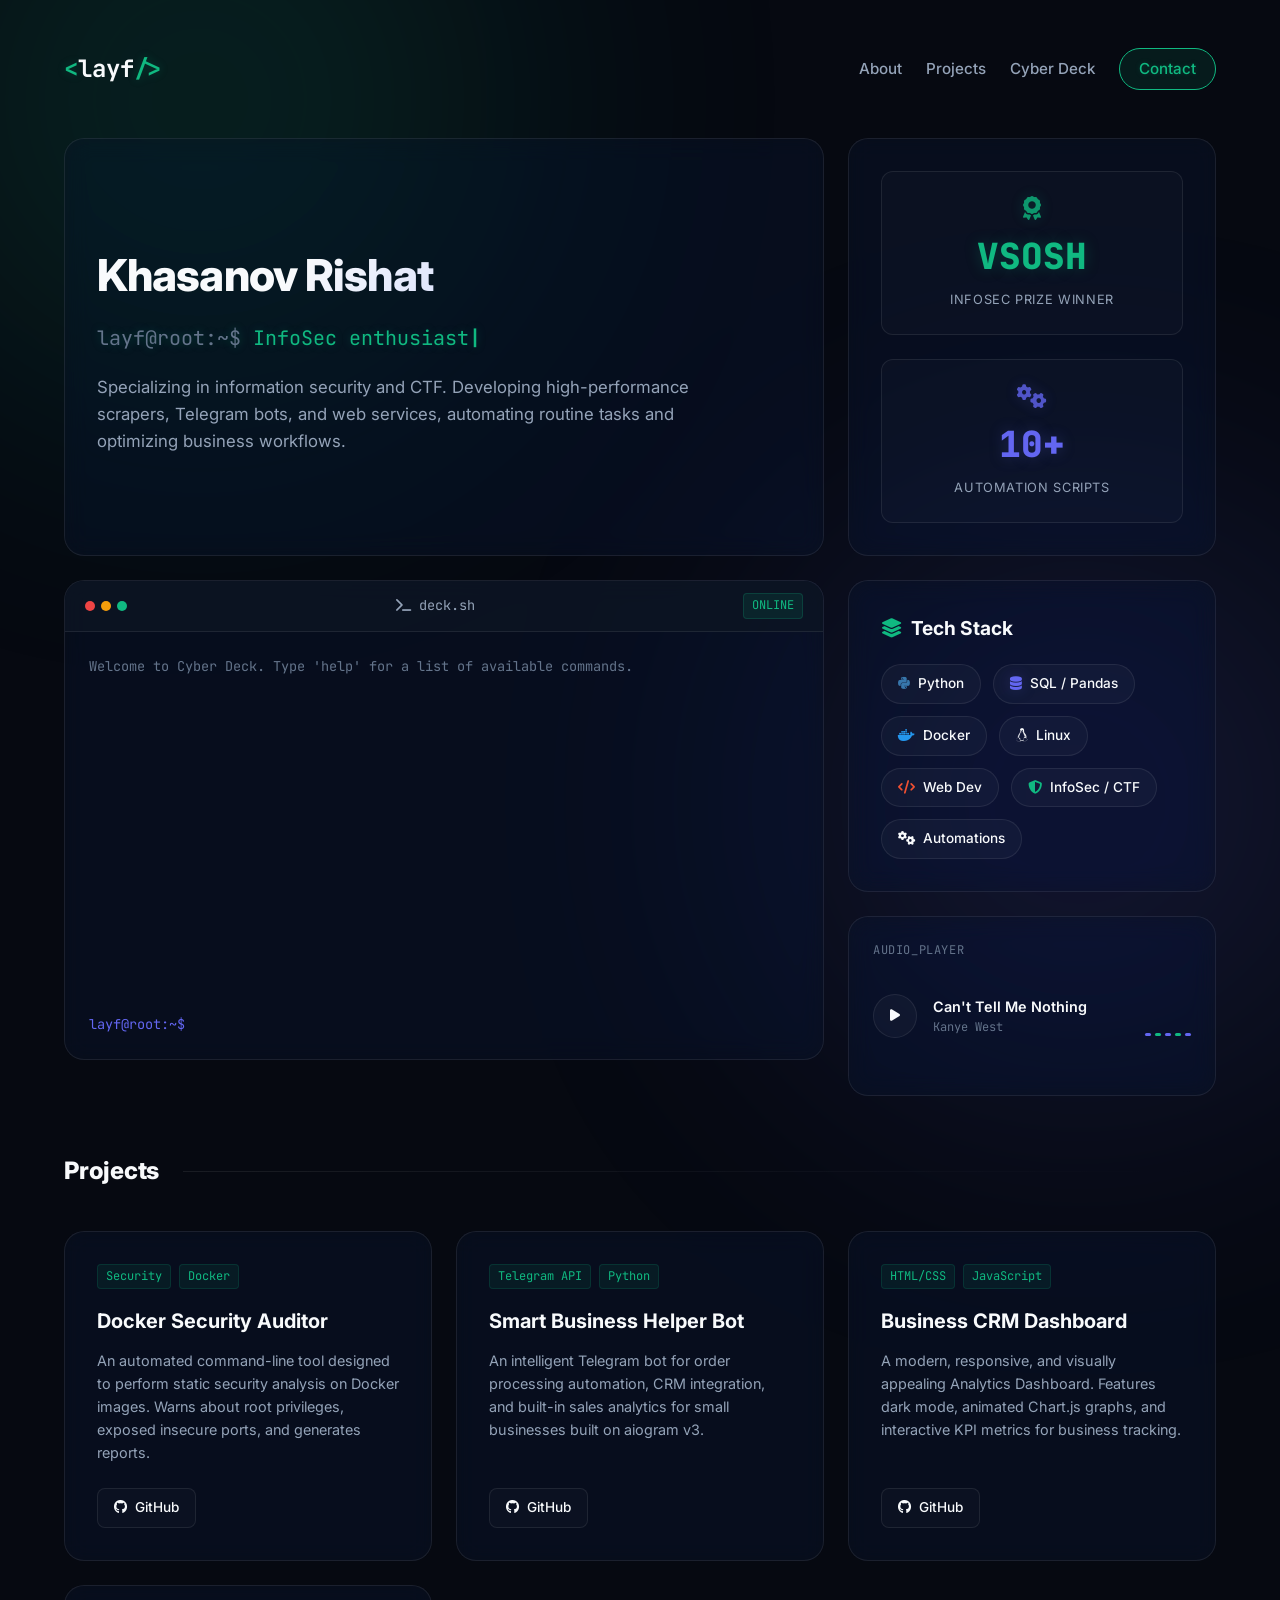
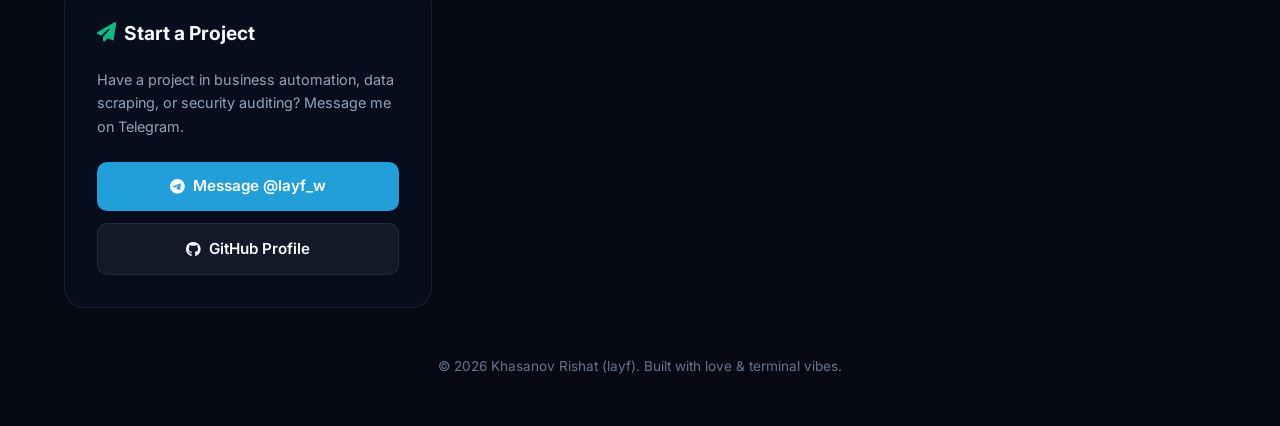
==== index.html @ 8fde6e5f "Deploy portfolio website" ====
<!DOCTYPE html>
<html lang="en">
<head>
    <meta charset="UTF-8">
    <meta name="viewport" content="width=device-width, initial-scale=1.0">
    <title>Khasanov Rishat | layf — Cybersecurity & Automation</title>
    <meta name="description" content="Portfolio of Khasanov Rishat (layf) — Information Security specialist, CTF player, and Automation developer.">
    
    <!-- Open Graph / Facebook -->
    <meta property="og:type" content="website">
    <meta property="og:url" content="https://layf-dev.github.io/">
    <meta property="og:title" content="Khasanov Rishat | layf — Cybersecurity & Automation">
    <meta property="og:description" content="Portfolio of Khasanov Rishat (layf) — Information Security specialist, CTF player, and Automation developer.">
    <meta property="og:image" content="https://layf-dev.github.io/preview.png">

    <!-- Twitter -->
    <meta property="twitter:card" content="summary_large_image">
    <meta property="twitter:url" content="https://layf-dev.github.io/">
    <meta property="twitter:title" content="Khasanov Rishat | layf — Cybersecurity & Automation">
    <meta property="twitter:description" content="Portfolio of Khasanov Rishat (layf) — Information Security specialist, CTF player, and Automation developer.">
    <meta property="twitter:image" content="https://layf-dev.github.io/preview.png">

    <!-- Google Fonts -->
    <link rel="preconnect" href="https://fonts.googleapis.com">
    <link rel="preconnect" href="https://fonts.gstatic.com" crossorigin>
    <link href="https://fonts.googleapis.com/css2?family=Inter:wght@300;400;500;600;700;800&family=JetBrains+Mono:wght@400;500;700&display=swap" rel="stylesheet">
    <!-- FontAwesome Icons -->
    <link rel="stylesheet" href="https://cdnjs.cloudflare.com/ajax/libs/font-awesome/6.4.0/css/all.min.css">
    <!-- Main Style -->
    <link rel="stylesheet" href="style.css">
</head>
<body>
    <!-- Blurry Glowing Background Orbs -->
    <div class="glow-orb orb-primary"></div>
    <div class="glow-orb orb-secondary"></div>

    <div class="container">
        <!-- HEADER -->
        <header class="header animate-fade-in">
            <div class="logo">
                <span class="logo-accent">&lt;</span>layf<span class="logo-accent">/&gt;</span>
            </div>
            <nav class="nav">
                <a href="#about" class="nav-link">About</a>
                <a href="#projects" class="nav-link">Projects</a>
                <a href="#deck" class="nav-link">Cyber Deck</a>
                <a href="#contacts" class="nav-link contact-btn">Contact</a>
            </nav>
        </header>

        <!-- MAIN LAYOUT (BENTO GRID) -->
        <main class="bento-grid">
            <!-- HERO BLOCK (Large) -->
            <section class="bento-item hero-card animate-fade-in" id="about">
                <div class="hero-content">

                    <h1 class="hero-title">Khasanov Rishat</h1>
                    <div class="hero-subtitle">
                        <span class="console-prefix">layf@root:~$ </span><span id="typed-text"></span><span class="cursor-blink">|</span>
                    </div>
                    <p class="hero-description">
                        Specializing in information security and CTF. Developing high-performance scrapers, Telegram bots, and web services, automating routine tasks and optimizing business workflows.
                    </p>
                </div>
            </section>

            <!-- STATS BLOCK (Small) -->
            <section class="bento-item stats-card animate-fade-in" style="animation-delay: 0.1s;">
                <div class="stats-grid">
                    <div class="stat-box stat-vsosh">
                        <i class="fa-solid fa-award stat-icon color-emerald"></i>
                        <div class="stat-num color-emerald">VSOSH</div>
                        <div class="stat-label">InfoSec Prize Winner</div>
                    </div>
                    <div class="stat-box stat-automation">
                        <i class="fa-solid fa-gears stat-icon color-indigo"></i>
                        <div class="stat-num color-indigo">10+</div>
                        <div class="stat-label">Automation Scripts</div>
                    </div>
                </div>
            </section>

            <!-- CYBER DECK BLOCK (Terminal - Large) -->
            <section class="bento-item deck-card animate-fade-in" id="deck" style="animation-delay: 0.2s;">
                <div class="deck-header">
                    <div class="window-controls">
                        <span class="dot red"></span>
                        <span class="dot yellow"></span>
                        <span class="dot green"></span>
                    </div>
                    <div class="deck-title"><i class="fa-solid fa-terminal"></i> deck.sh</div>
                    <div class="deck-status">ONLINE</div>
                </div>
                
                <div class="deck-body">
                    <div class="terminal-section">
                        <div class="terminal-output" id="terminal-output">
                            <p class="term-line system-msg">Welcome to Cyber Deck. Type 'help' for a list of available commands.</p>
                        </div>
                        <div class="terminal-input-line">
                            <span class="term-prompt">layf@root:~$</span>
                            <input type="text" id="terminal-input" autocomplete="off" spellcheck="false" aria-label="Terminal input">
                        </div>
                    </div>
                </div>
            </section>

            <!-- SKILLS BLOCK (Medium) -->
            <section class="bento-item skills-card animate-fade-in" style="animation-delay: 0.3s;">
                <h2 class="card-title"><i class="fa-solid fa-layer-group"></i> Tech Stack</h2>
                <div class="skills-grid">
                    <div class="skill-pill"><i class="fa-brands fa-python color-python"></i> Python</div>
                    <div class="skill-pill"><i class="fa-solid fa-database color-indigo"></i> SQL / Pandas</div>
                    <div class="skill-pill"><i class="fa-brands fa-docker color-docker"></i> Docker</div>
                    <div class="skill-pill"><i class="fa-brands fa-linux"></i> Linux</div>
                    <div class="skill-pill"><i class="fa-solid fa-code color-git"></i> Web Dev</div>
                    <div class="skill-pill"><i class="fa-solid fa-shield-halved color-sec"></i> InfoSec / CTF</div>
                    <div class="skill-pill"><i class="fa-solid fa-gears"></i> Automations</div>
                </div>
            </section>

            <!-- AUDIO PLAYER BLOCK (Small) -->
            <section class="bento-item audio-card animate-fade-in" style="animation-delay: 0.35s;">
                <div class="player-header">
                    <div class="player-title">audio_player</div>
                </div>
                <div class="player-body">
                    <div class="player-left">
                        <button id="play-pause-btn" aria-label="Play or pause audio" class="player-btn"><i class="fa-solid fa-play"></i></button>
                        <div class="track-info">
                            <div class="track-name">Can't Tell Me Nothing</div>
                            <div class="track-status">Kanye West</div>
                        </div>
                    </div>
                    <div class="equalizer" id="equalizer">
                        <span class="eq-bar"></span>
                        <span class="eq-bar"></span>
                        <span class="eq-bar"></span>
                        <span class="eq-bar"></span>
                        <span class="eq-bar"></span>
                    </div>
                </div>
            </section>

            <!-- PROJECTS HEADER -->
            <div class="grid-span-all section-divider animate-fade-in" id="projects" style="animation-delay: 0.4s;">
                <h2>Projects</h2>
                <span class="divider-line"></span>
            </div>

            <!-- PROJECT 1 -->
            <article class="bento-item project-card animate-fade-in" style="animation-delay: 0.45s;">
                <div class="project-tags">
                    <span class="tag">Security</span>
                    <span class="tag">Docker</span>
                </div>
                <h3 class="project-name">Docker Security Auditor</h3>
                <p class="project-desc">An automated command-line tool designed to perform static security analysis on Docker images. Warns about root privileges, exposed insecure ports, and generates reports.</p>
                <div class="project-links">
                    <a href="https://github.com/layf-dev/docker-sec-auditor" target="_blank" rel="noopener" class="proj-link"><i class="fa-brands fa-github"></i> GitHub</a>
                </div>
            </article>

            <!-- PROJECT 2 -->
            <article class="bento-item project-card animate-fade-in" style="animation-delay: 0.5s;">
                <div class="project-tags">
                    <span class="tag">Telegram API</span>
                    <span class="tag">Python</span>
                </div>
                <h3 class="project-name">Smart Business Helper Bot</h3>
                <p class="project-desc">An intelligent Telegram bot for order processing automation, CRM integration, and built-in sales analytics for small businesses built on aiogram v3.</p>
                <div class="project-links">
                    <a href="https://github.com/layf-dev/smart-crm-bot" target="_blank" rel="noopener" class="proj-link"><i class="fa-brands fa-github"></i> GitHub</a>
                </div>
            </article>

            <!-- PROJECT 3 -->
            <article class="bento-item project-card animate-fade-in" style="animation-delay: 0.55s;">
                <div class="project-tags">
                    <span class="tag">HTML/CSS</span>
                    <span class="tag">JavaScript</span>
                </div>
                <h3 class="project-name">Business CRM Dashboard</h3>
                <p class="project-desc">A modern, responsive, and visually appealing Analytics Dashboard. Features dark mode, animated Chart.js graphs, and interactive KPI metrics for business tracking.</p>
                <div class="project-links">
                    <a href="https://github.com/layf-dev/business-crm-dashboard" target="_blank" rel="noopener" class="proj-link"><i class="fa-brands fa-github"></i> GitHub</a>
                </div>
            </article>

            <!-- CONTACT CARD (Medium / Full width on mobile) -->
            <section class="bento-item contact-card animate-fade-in" id="contacts" style="animation-delay: 0.6s;">
                <div class="contact-header">
                    <h2 class="card-title"><i class="fa-solid fa-paper-plane"></i> Start a Project</h2>
                    <p class="contact-desc">Have a project in business automation, data scraping, or security auditing? Message me on Telegram.</p>
                </div>
                <div class="contact-links">
                    <a href="https://t.me/layf_w" target="_blank" rel="noopener" class="contact-action-btn tg-btn">
                        <i class="fa-brands fa-telegram"></i> Message @layf_w
                    </a>
                    <a href="https://github.com/layf-dev" target="_blank" rel="noopener" class="contact-action-btn gh-btn">
                        <i class="fa-brands fa-github"></i> GitHub Profile
                    </a>
                </div>
            </section>
        </main>

        <!-- FOOTER -->
        <footer class="footer animate-fade-in" style="animation-delay: 0.7s;">
            <p>&copy; 2026 Khasanov Rishat (layf). Built with love & terminal vibes.</p>
        </footer>
    </div>

    <!-- Script -->
    <script src="script.js"></script>
</body>
</html>
---- style.css ----
/* ==========================================================================
   CSS CUSTOM VARIABLES (DESIGN SYSTEM)
   ========================================================================== */
:root {
    --bg-main: #060911;
    --bg-card: rgba(13, 22, 38, 0.45);
    --bg-card-hover: rgba(20, 32, 54, 0.6);
    --border-color: rgba(255, 255, 255, 0.08);
    --border-hover: rgba(16, 185, 129, 0.4);
    
    --color-emerald: #10b981;
    --color-emerald-glow: rgba(16, 185, 129, 0.25);
    --color-indigo: #6366f1;
    --color-indigo-glow: rgba(99, 102, 241, 0.25);
    
    --text-primary: #f8fafc;
    --text-secondary: #94a3b8;
    --text-muted: #64748b;
    
    --font-sans: 'Inter', sans-serif;
    --font-mono: 'JetBrains Mono', monospace;
    
    --transition-smooth: all 0.3s cubic-bezier(0.4, 0, 0.2, 1);
}

/* ==========================================================================
   BASE RESET & SETUP
   ========================================================================== */
* {
    margin: 0;
    padding: 0;
    box-sizing: border-box;
    scroll-behavior: smooth;
}

body {
    background-color: var(--bg-main);
    color: var(--text-primary);
    font-family: var(--font-sans);
    min-height: 100vh;
    overflow-x: hidden;
    position: relative;
    line-height: 1.6;
}

/* Custom Scrollbar */
::-webkit-scrollbar {
    width: 8px;
}
::-webkit-scrollbar-track {
    background: var(--bg-main);
}
::-webkit-scrollbar-thumb {
    background: rgba(255, 255, 255, 0.1);
    border-radius: 4px;
}
::-webkit-scrollbar-thumb:hover {
    background: var(--color-emerald);
}

/* ==========================================================================
   GLOWING BACKGROUND ORBS
   ========================================================================== */
.glow-orb {
    position: fixed;
    width: 600px;
    height: 600px;
    border-radius: 50%;
    filter: blur(140px);
    opacity: 0.15;
    z-index: -1;
    pointer-events: none;
    animation: drift 25s infinite alternate ease-in-out;
}

.orb-primary {
    background: var(--color-emerald);
    top: -200px;
    left: -100px;
    animation-delay: 0s;
}

.orb-secondary {
    background: var(--color-indigo);
    bottom: -200px;
    right: -100px;
    animation-delay: 5s;
}

@keyframes drift {
    0% {
        transform: translate(0, 0) scale(1);
    }
    50% {
        transform: translate(100px, 80px) scale(1.2);
    }
    100% {
        transform: translate(-50px, -50px) scale(0.9);
    }
}

/* ==========================================================================
   LAYOUT CONTAINER
   ========================================================================== */
.container {
    max-width: 1200px;
    margin: 0 auto;
    padding: 2rem 1.5rem;
}

/* ==========================================================================
   HEADER / NAVIGATION
   ========================================================================== */
.header {
    display: flex;
    justify-content: space-between;
    align-items: center;
    padding: 1rem 0;
    margin-bottom: 2rem;
}

.logo {
    font-family: var(--font-mono);
    font-size: 1.5rem;
    font-weight: 700;
    color: var(--text-primary);
}

.logo-accent {
    color: var(--color-emerald);
    text-shadow: 0 0 10px var(--color-emerald-glow);
}

.nav {
    display: flex;
    align-items: center;
    gap: 1.5rem;
}

.nav-link {
    color: var(--text-secondary);
    text-decoration: none;
    font-size: 0.95rem;
    font-weight: 500;
    transition: var(--transition-smooth);
}

.nav-link:hover {
    color: var(--text-primary);
}

.contact-btn {
    background: rgba(16, 185, 129, 0.1);
    border: 1px solid var(--color-emerald);
    padding: 0.5rem 1.2rem;
    border-radius: 99px;
    color: var(--color-emerald);
    text-shadow: 0 0 5px var(--color-emerald-glow);
    transition: var(--transition-smooth);
}

.contact-btn:hover {
    background: var(--color-emerald);
    color: var(--bg-main);
    box-shadow: 0 0 20px var(--color-emerald-glow);
}

/* ==========================================================================
   BENTO GRID SYSTEM
   ========================================================================== */
.bento-grid {
    display: grid;
    grid-template-columns: repeat(3, 1fr);
    gap: 1.5rem;
}

/* Bento Item General Styles */
.bento-item {
    background-color: var(--bg-card);
    backdrop-filter: blur(12px) saturate(180%);
    -webkit-backdrop-filter: blur(12px) saturate(180%);
    border: 1px solid var(--border-color);
    border-radius: 20px;
    padding: 2rem;
    position: relative;
    overflow: hidden;
    transition: var(--transition-smooth);
}

.bento-item:hover {
    transform: translateY(-4px);
    border-color: var(--border-hover);
    box-shadow: 0 10px 30px rgba(0, 0, 0, 0.3);
}

/* Specific Card Spans */
.hero-card {
    grid-column: span 2;
    display: flex;
    flex-direction: column;
    justify-content: center;
    min-height: 280px;
}

.stats-card {
    grid-column: span 1;
    display: flex;
    align-items: center;
    justify-content: center;
}

.deck-card {
    grid-column: span 2;
    grid-row: span 2;
    display: flex;
    flex-direction: column;
    padding: 0; /* Clear padding for terminal header */
    height: 480px;
}

.skills-card {
    grid-column: span 1;
}

.project-card {
    grid-column: span 1;
    display: flex;
    flex-direction: column;
    justify-content: space-between;
    min-height: 250px;
}

.contact-card {
    grid-column: span 1;
    display: flex;
    flex-direction: column;
    justify-content: space-between;
}

/* ==========================================================================
   HERO CARD CONTENT
   ========================================================================== */
.status-badge {
    display: inline-flex;
    align-items: center;
    gap: 0.5rem;
    background: rgba(255, 255, 255, 0.03);
    border: 1px solid var(--border-color);
    padding: 0.4rem 1rem;
    border-radius: 99px;
    font-size: 0.8rem;
    font-family: var(--font-mono);
    color: var(--text-secondary);
    width: fit-content;
    margin-bottom: 1.5rem;
}

.pulse-dot {
    width: 8px;
    height: 8px;
    background-color: var(--color-emerald);
    border-radius: 50%;
    box-shadow: 0 0 10px var(--color-emerald);
    animation: pulse 1.8s infinite;
}

@keyframes pulse {
    0% { transform: scale(0.9); opacity: 0.6; }
    50% { transform: scale(1.2); opacity: 1; box-shadow: 0 0 12px var(--color-emerald); }
    100% { transform: scale(0.9); opacity: 0.6; }
}

.hero-title {
    font-size: 2.75rem;
    font-weight: 800;
    letter-spacing: -0.02em;
    margin-bottom: 0.75rem;
    background: linear-gradient(135deg, var(--text-primary) 30%, #a5b4fc);
    -webkit-background-clip: text;
    -webkit-text-fill-color: transparent;
}

.hero-subtitle {
    font-family: var(--font-mono);
    font-size: 1.25rem;
    color: var(--color-emerald);
    margin-bottom: 1.25rem;
    text-shadow: 0 0 10px var(--color-emerald-glow);
}

.console-prefix {
    color: var(--text-muted);
}

.cursor-blink {
    font-weight: bold;
    animation: blink 1s step-end infinite;
}

@keyframes blink {
    from, to { color: transparent }
    50% { color: var(--color-emerald) }
}

.hero-description {
    color: var(--text-secondary);
    font-size: 1.05rem;
    max-width: 90%;
}

/* ==========================================================================
   STATS CARD
   ========================================================================== */
.stats-grid {
    display: grid;
    grid-template-rows: 1fr 1fr;
    gap: 1.5rem;
    width: 100%;
}

.stat-box {
    position: relative;
    display: flex;
    flex-direction: column;
    align-items: center;
    justify-content: center;
    background: rgba(255, 255, 255, 0.02);
    border: 1px solid var(--border-color);
    padding: 1.5rem;
    border-radius: 12px;
    transition: var(--transition-smooth);
    overflow: hidden;
}

.stat-box:hover {
    transform: translateY(-3px);
    background: rgba(255, 255, 255, 0.04);
}

.stat-box.stat-vsosh:hover {
    border-color: var(--color-emerald);
    box-shadow: 0 0 20px var(--color-emerald-glow);
}

.stat-box.stat-automation:hover {
    border-color: var(--color-indigo);
    box-shadow: 0 0 20px var(--color-indigo-glow);
}

.stat-icon {
    font-size: 1.5rem;
    margin-bottom: 0.5rem;
    opacity: 0.8;
}

.stat-num {
    font-size: 2.25rem;
    font-weight: 800;
    font-family: var(--font-mono);
    margin-bottom: 0.25rem;
}

.stat-label {
    font-size: 0.8rem;
    color: var(--text-secondary);
    text-transform: uppercase;
    letter-spacing: 0.05em;
}


.color-emerald {
    color: var(--color-emerald);
    text-shadow: 0 0 15px var(--color-emerald-glow);
}

.color-indigo {
    color: var(--color-indigo);
    text-shadow: 0 0 15px var(--color-indigo-glow);
}

/* ==========================================================================
   CYBER DECK CARD (TERMINAL + AUDIO)
   ========================================================================== */
.deck-header {
    display: flex;
    justify-content: space-between;
    align-items: center;
    background: rgba(13, 20, 35, 0.8);
    border-bottom: 1px solid var(--border-color);
    padding: 0.75rem 1.25rem;
}

.window-controls {
    display: flex;
    gap: 6px;
}

.window-controls .dot {
    width: 10px;
    height: 10px;
    border-radius: 50%;
}

.window-controls .red { background-color: #ef4444; }
.window-controls .yellow { background-color: #f59e0b; }
.window-controls .green { background-color: #10b981; }

.deck-title {
    font-family: var(--font-mono);
    font-size: 0.85rem;
    color: var(--text-secondary);
}

.deck-status {
    font-family: var(--font-mono);
    font-size: 0.75rem;
    color: var(--color-emerald);
    background: rgba(16, 185, 129, 0.1);
    padding: 2px 8px;
    border-radius: 4px;
    border: 1px solid rgba(16, 185, 129, 0.2);
}

.deck-body {
    display: flex;
    flex-direction: column;
    flex-grow: 1;
    overflow: hidden;
}

.terminal-section {
    display: flex;
    flex-direction: column;
    padding: 1.5rem;
    flex-grow: 1;
    overflow: hidden;
}

.terminal-output {
    flex-grow: 1;
    overflow-y: auto;
    font-family: var(--font-mono);
    font-size: 0.85rem;
    line-height: 1.5;
    margin-bottom: 1rem;
    display: flex;
    flex-direction: column;
    gap: 0.5rem;
    padding-right: 5px;
}

.term-line {
    word-break: break-all;
}

.system-msg {
    color: var(--text-muted);
}

.input-echo {
    color: var(--text-primary);
}

.result-msg {
    color: var(--color-emerald);
}

.error-msg {
    color: #ef4444;
}

.terminal-input-line {
    display: flex;
    align-items: center;
    gap: 0.5rem;
}

.term-prompt {
    font-family: var(--font-mono);
    font-size: 0.85rem;
    color: var(--color-indigo);
    white-space: nowrap;
}

#terminal-input {
    background: transparent;
    border: none;
    outline: none;
    color: var(--text-primary);
    font-family: var(--font-mono);
    font-size: 0.85rem;
    flex-grow: 1;
    caret-color: var(--color-emerald);
}

/* Audio Card Widget */
.audio-card {
    grid-column: span 1;
    display: flex;
    flex-direction: column;
    justify-content: space-between;
    padding: 1.5rem;
    min-height: 180px;
}

.player-header {
    display: flex;
    justify-content: space-between;
    align-items: center;
}

.player-title {
    font-family: var(--font-mono);
    font-size: 0.75rem;
    color: var(--text-muted);
    text-transform: uppercase;
    letter-spacing: 0.05em;
}

.player-body {
    display: flex;
    align-items: center;
    justify-content: space-between;
    width: 100%;
    margin-top: auto;
    margin-bottom: auto;
}

.player-left {
    display: flex;
    align-items: center;
    gap: 1rem;
}
.player-btn {
    width: 44px;
    height: 44px;
    border-radius: 50%;
    background: rgba(255, 255, 255, 0.03);
    border: 1px solid var(--border-color);
    color: var(--text-primary);
    cursor: pointer;
    display: flex;
    align-items: center;
    justify-content: center;
    transition: var(--transition-smooth);
}

.player-btn:hover {
    border-color: var(--color-emerald);
    color: var(--color-emerald);
    box-shadow: 0 0 10px var(--color-emerald-glow);
}

.track-info {
    display: flex;
    flex-direction: column;
}

.track-name {
    font-size: 0.9rem;
    font-weight: 600;
}

.track-status {
    font-size: 0.75rem;
    color: var(--text-muted);
    font-family: var(--font-mono);
}

.equalizer {
    display: flex;
    align-items: flex-end;
    gap: 4px;
    height: 40px;
}

.eq-bar {
    width: 6px;
    height: 3px;
    background-color: var(--color-indigo);
    border-radius: 3px;
    transition: height 0.3s ease;
}

.eq-bar:nth-child(even) {
    background-color: var(--color-emerald);
}

/* EQ Animations active classes */
.equalizer.active .eq-bar:nth-child(1) { animation: eq-bounce 0.8s infinite alternate 0.1s; }
.equalizer.active .eq-bar:nth-child(2) { animation: eq-bounce 0.5s infinite alternate 0.3s; }
.equalizer.active .eq-bar:nth-child(3) { animation: eq-bounce 0.9s infinite alternate 0s; }
.equalizer.active .eq-bar:nth-child(4) { animation: eq-bounce 0.6s infinite alternate 0.2s; }
.equalizer.active .eq-bar:nth-child(5) { animation: eq-bounce 0.7s infinite alternate 0.4s; }

@keyframes eq-bounce {
    0% { height: 5px; }
    100% { height: 35px; }
}

/* ==========================================================================
   SKILLS CARD
   ========================================================================== */
.card-title {
    font-size: 1.2rem;
    font-weight: 700;
    margin-bottom: 1.25rem;
    display: flex;
    align-items: center;
    gap: 0.5rem;
}

.card-title i {
    color: var(--color-emerald);
}

.skills-grid {
    display: flex;
    flex-wrap: wrap;
    gap: 0.75rem;
}

.skill-pill {
    background: rgba(255, 255, 255, 0.03);
    border: 1px solid var(--border-color);
    padding: 0.5rem 1rem;
    border-radius: 99px;
    font-size: 0.85rem;
    font-weight: 500;
    display: flex;
    align-items: center;
    gap: 0.5rem;
    transition: var(--transition-smooth);
}

.skill-pill:hover {
    background: rgba(255, 255, 255, 0.06);
    border-color: rgba(255, 255, 255, 0.2);
    transform: translateY(-2px);
}

.color-python { color: #3776ab; }
.color-docker { color: #2496ed; }
.color-git { color: #f05032; }
.color-html { color: #e34f26; }
.color-js { color: #f7df1e; }
.color-sec { color: var(--color-emerald); }

/* ==========================================================================
   SECTION DIVIDERS
   ========================================================================== */
.section-divider {
    grid-column: span 3;
    display: flex;
    align-items: center;
    gap: 1.5rem;
    margin: 2rem 0 1rem 0;
}

.section-divider h2 {
    font-size: 1.5rem;
    font-weight: 800;
    letter-spacing: -0.01em;
    white-space: nowrap;
}

.divider-line {
    flex-grow: 1;
    height: 1px;
    background: linear-gradient(90deg, var(--border-color), transparent);
}

/* ==========================================================================
   PROJECT CARDS
   ========================================================================== */
.project-tags {
    display: flex;
    gap: 0.5rem;
    margin-bottom: 1rem;
}

.tag {
    font-family: var(--font-mono);
    font-size: 0.75rem;
    color: var(--color-emerald);
    background: rgba(16, 185, 129, 0.08);
    border: 1px solid rgba(16, 185, 129, 0.15);
    padding: 2px 8px;
    border-radius: 4px;
}

.project-name {
    font-size: 1.25rem;
    font-weight: 700;
    margin-bottom: 0.75rem;
}

.project-desc {
    font-size: 0.9rem;
    color: var(--text-secondary);
    margin-bottom: 1.5rem;
}

.project-links {
    margin-top: auto;
}

.proj-link {
    display: inline-flex;
    align-items: center;
    gap: 0.5rem;
    color: var(--text-primary);
    text-decoration: none;
    font-size: 0.85rem;
    font-weight: 500;
    border: 1px solid var(--border-color);
    padding: 0.5rem 1rem;
    border-radius: 8px;
    background: rgba(255, 255, 255, 0.02);
    transition: var(--transition-smooth);
}

.proj-link:hover {
    background: var(--text-primary);
    color: var(--bg-main);
    border-color: var(--text-primary);
}

/* ==========================================================================
   CONTACT CARD
   ========================================================================== */
.contact-desc {
    color: var(--text-secondary);
    font-size: 0.9rem;
    margin-top: 0.5rem;
}

.contact-links {
    display: flex;
    flex-direction: column;
    gap: 0.75rem;
    margin-top: 1.5rem;
}

.contact-action-btn {
    display: flex;
    align-items: center;
    justify-content: center;
    gap: 0.5rem;
    text-decoration: none;
    font-size: 0.95rem;
    font-weight: 600;
    padding: 0.8rem;
    border-radius: 10px;
    transition: var(--transition-smooth);
}

.tg-btn {
    background: #229ed9;
    color: white;
}

.tg-btn:hover {
    background: #1e87bb;
    box-shadow: 0 5px 15px rgba(34, 158, 217, 0.3);
}

.gh-btn {
    background: rgba(255, 255, 255, 0.05);
    border: 1px solid var(--border-color);
    color: var(--text-primary);
}

.gh-btn:hover {
    background: var(--text-primary);
    color: var(--bg-main);
    border-color: var(--text-primary);
}

/* ==========================================================================
   FOOTER
   ========================================================================== */
.footer {
    text-align: center;
    padding: 3rem 0 1rem 0;
    font-size: 0.85rem;
    color: var(--text-muted);
}

/* ==========================================================================
   ANIMATIONS & TRANSITIONS
   ========================================================================== */
.animate-fade-in {
    opacity: 0;
    transform: translateY(20px);
    animation: fadeIn 0.8s cubic-bezier(0.4, 0, 0.2, 1) forwards;
}

@keyframes fadeIn {
    to {
        opacity: 1;
        transform: translateY(0);
    }
}

/* ==========================================================================
   MEDIA QUERIES (RESPONSIVENESS)
   ========================================================================== */
@media (max-width: 1024px) {
    .bento-grid {
        grid-template-columns: repeat(2, 1fr);
    }
    
    .section-divider {
        grid-column: span 2;
    }
}

@media (max-width: 768px) {
    .bento-grid {
        grid-template-columns: 1fr;
        gap: 1rem;
    }
    
    .hero-card, .deck-card, .stats-card, .skills-card, .audio-card, .project-card, .contact-card {
        grid-column: span 1;
    }
    
    .deck-card {
        height: auto;
        min-height: 350px;
    }
    
    .section-divider {
        grid-column: span 1;
    }
    
    .header {
        flex-direction: column;
        gap: 1rem;
        text-align: center;
    }
}
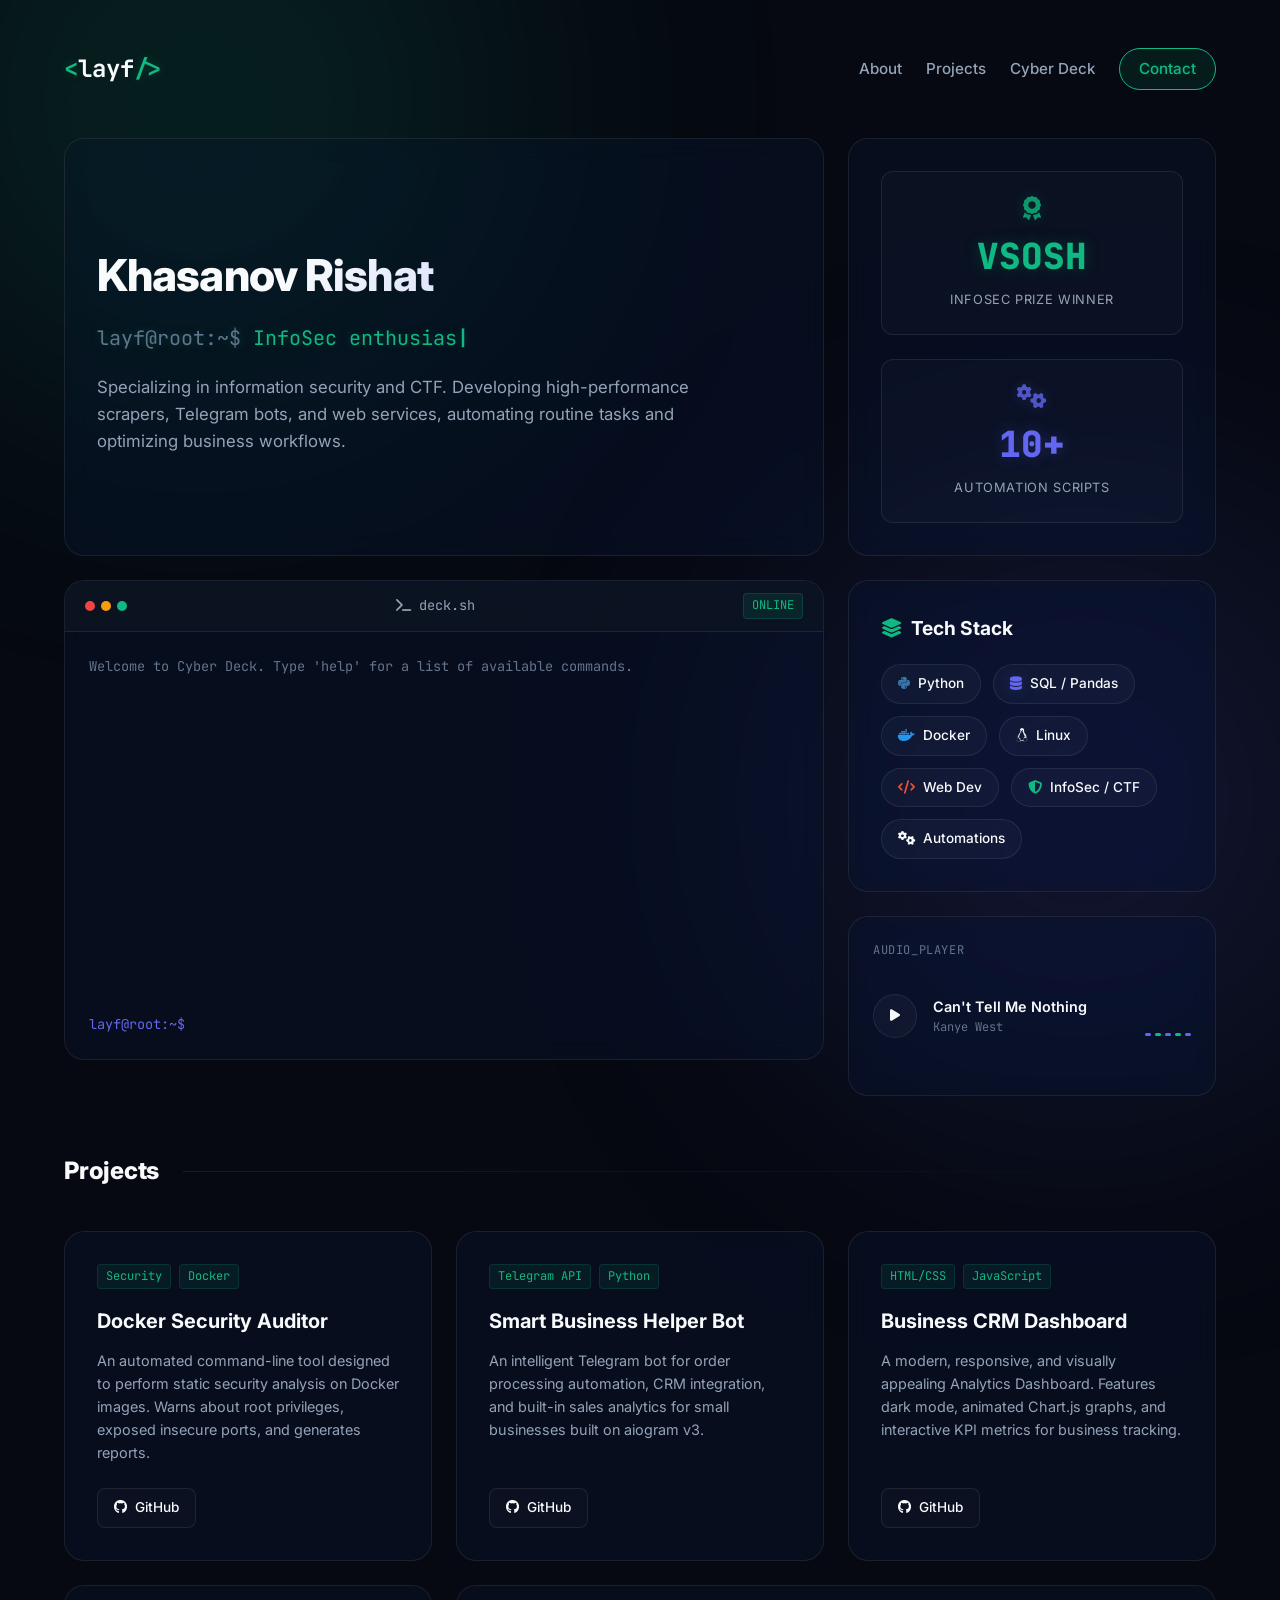
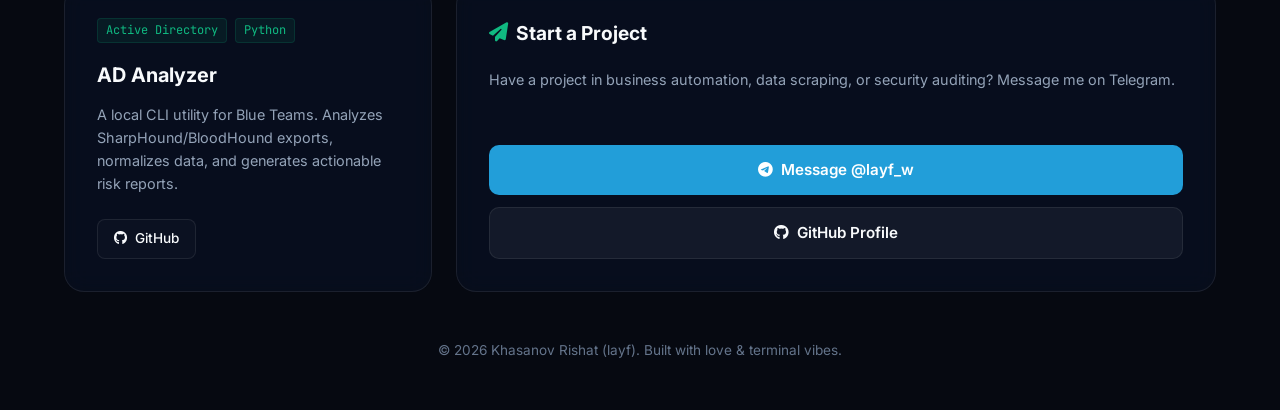
==== commit 3e859c75: "Add AD Analyzer project" ====
--- a/index.html
+++ b/index.html
@@ -187,8 +187,21 @@
                 </div>
             </article>
 
+            <!-- PROJECT 4 -->
+            <article class="bento-item project-card animate-fade-in" style="animation-delay: 0.6s;">
+                <div class="project-tags">
+                    <span class="tag">Active Directory</span>
+                    <span class="tag">Python</span>
+                </div>
+                <h3 class="project-name">AD Analyzer</h3>
+                <p class="project-desc">A local CLI utility for Blue Teams. Analyzes SharpHound/BloodHound exports, normalizes data, and generates actionable risk reports.</p>
+                <div class="project-links">
+                    <a href="https://github.com/layf-dev/ad-analyzer" target="_blank" rel="noopener" class="proj-link"><i class="fa-brands fa-github"></i> GitHub</a>
+                </div>
+            </article>
+
             <!-- CONTACT CARD (Medium / Full width on mobile) -->
-            <section class="bento-item contact-card animate-fade-in" id="contacts" style="animation-delay: 0.6s;">
+            <section class="bento-item contact-card animate-fade-in" id="contacts" style="grid-column: span 2; animation-delay: 0.65s;">
                 <div class="contact-header">
                     <h2 class="card-title"><i class="fa-solid fa-paper-plane"></i> Start a Project</h2>
                     <p class="contact-desc">Have a project in business automation, data scraping, or security auditing? Message me on Telegram.</p>
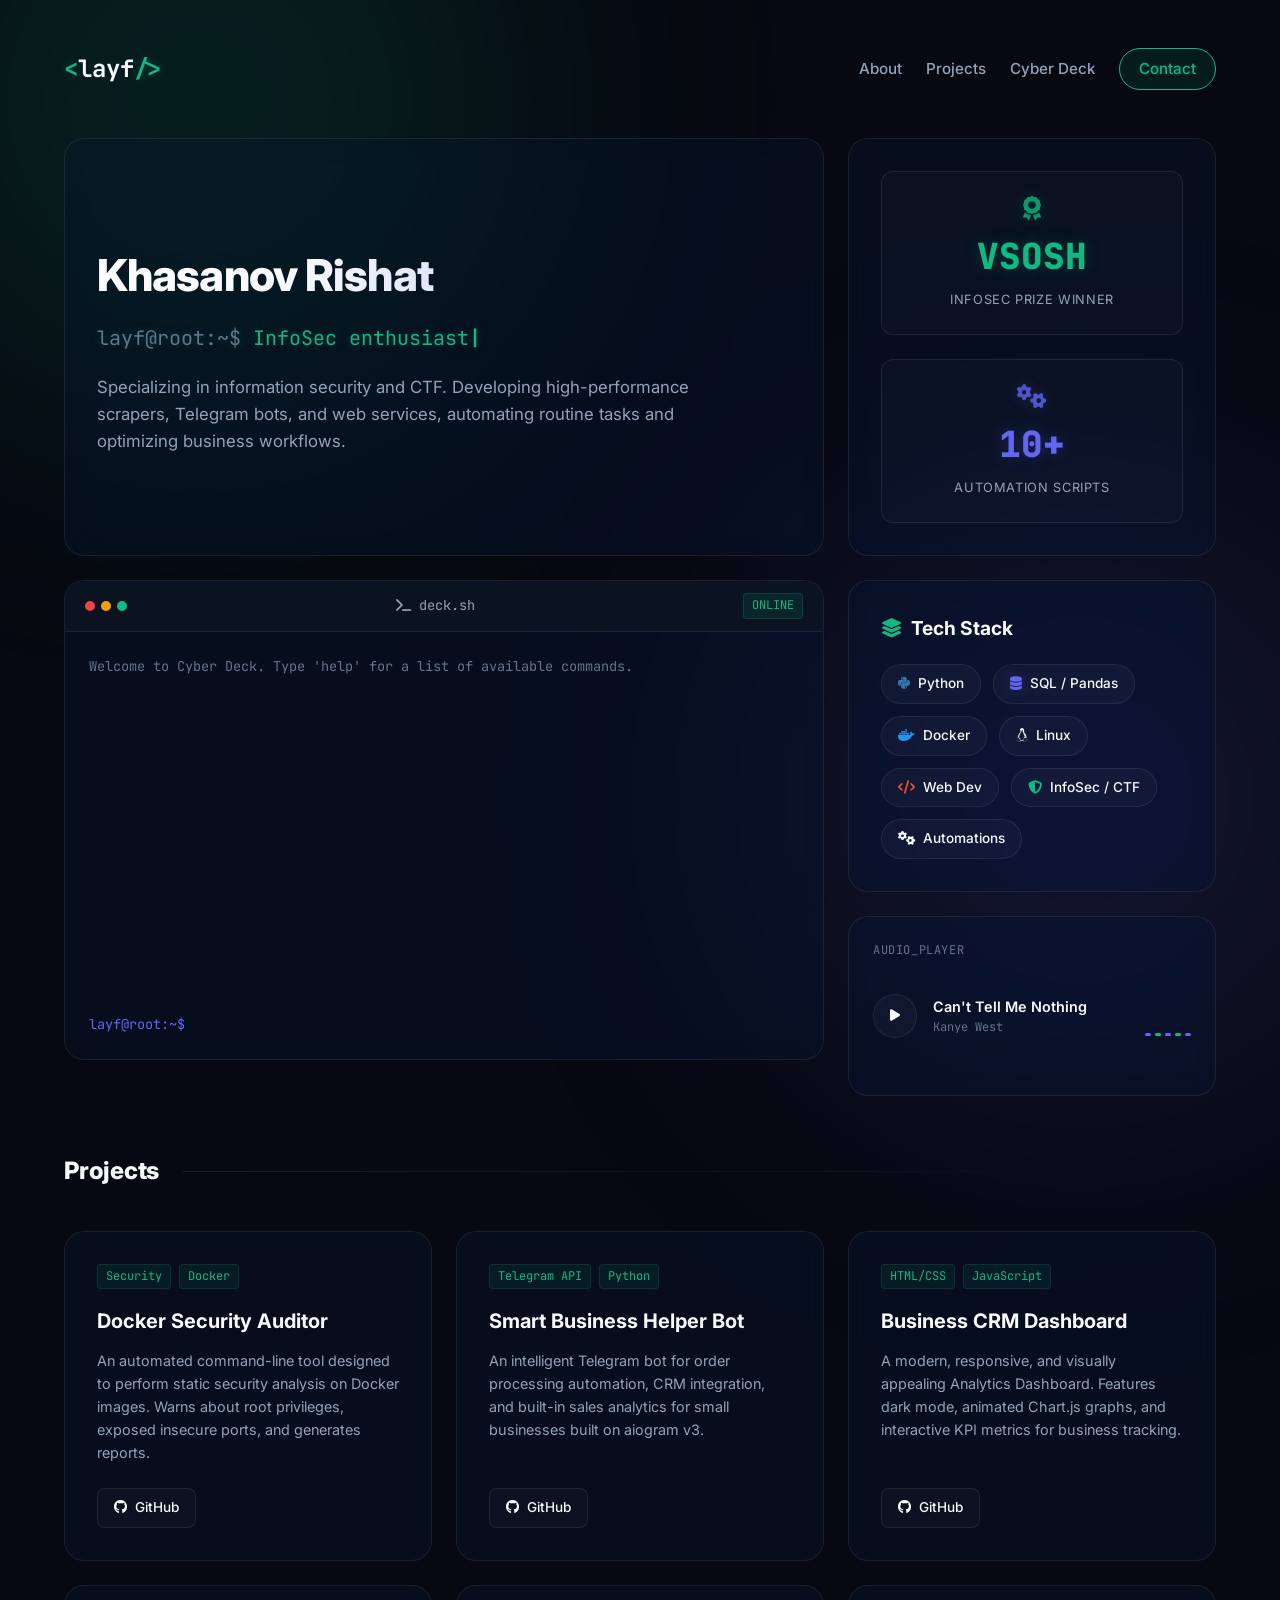
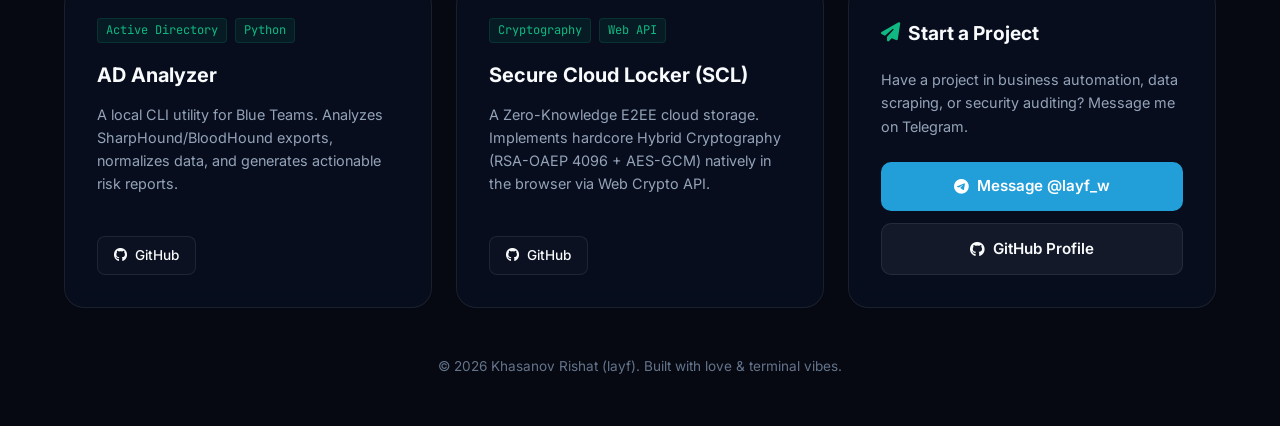
==== commit c2d0dca8: "Add SCL project to portfolio" ====
--- a/index.html
+++ b/index.html
@@ -200,8 +200,21 @@
                 </div>
             </article>
 
+            <!-- PROJECT 5 -->
+            <article class="bento-item project-card animate-fade-in" style="animation-delay: 0.65s;">
+                <div class="project-tags">
+                    <span class="tag">Cryptography</span>
+                    <span class="tag">Web API</span>
+                </div>
+                <h3 class="project-name">Secure Cloud Locker (SCL)</h3>
+                <p class="project-desc">A Zero-Knowledge E2EE cloud storage. Implements hardcore Hybrid Cryptography (RSA-OAEP 4096 + AES-GCM) natively in the browser via Web Crypto API.</p>
+                <div class="project-links">
+                    <a href="https://github.com/layf-dev/secure-cloud-locker" target="_blank" rel="noopener" class="proj-link"><i class="fa-brands fa-github"></i> GitHub</a>
+                </div>
+            </article>
+
             <!-- CONTACT CARD (Medium / Full width on mobile) -->
-            <section class="bento-item contact-card animate-fade-in" id="contacts" style="grid-column: span 2; animation-delay: 0.65s;">
+            <section class="bento-item contact-card animate-fade-in" id="contacts" style="animation-delay: 0.7s;">
                 <div class="contact-header">
                     <h2 class="card-title"><i class="fa-solid fa-paper-plane"></i> Start a Project</h2>
                     <p class="contact-desc">Have a project in business automation, data scraping, or security auditing? Message me on Telegram.</p>
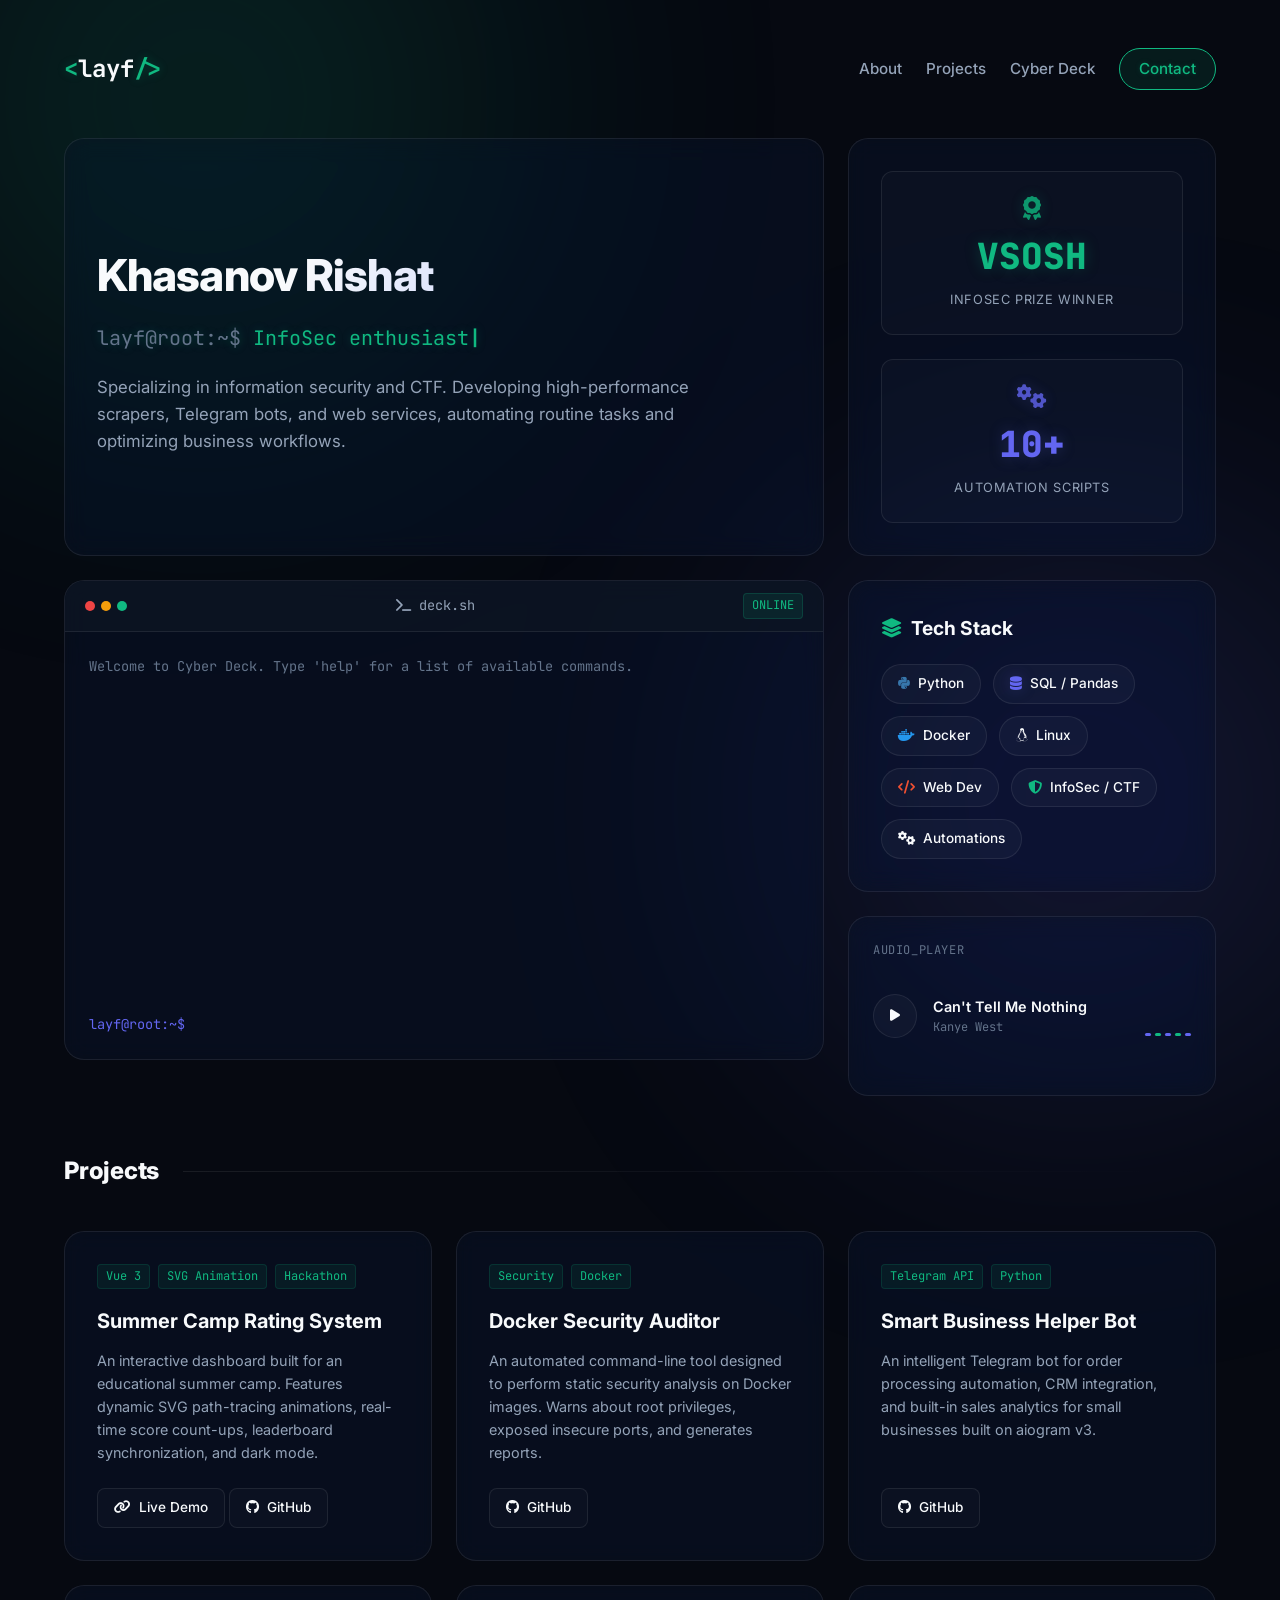
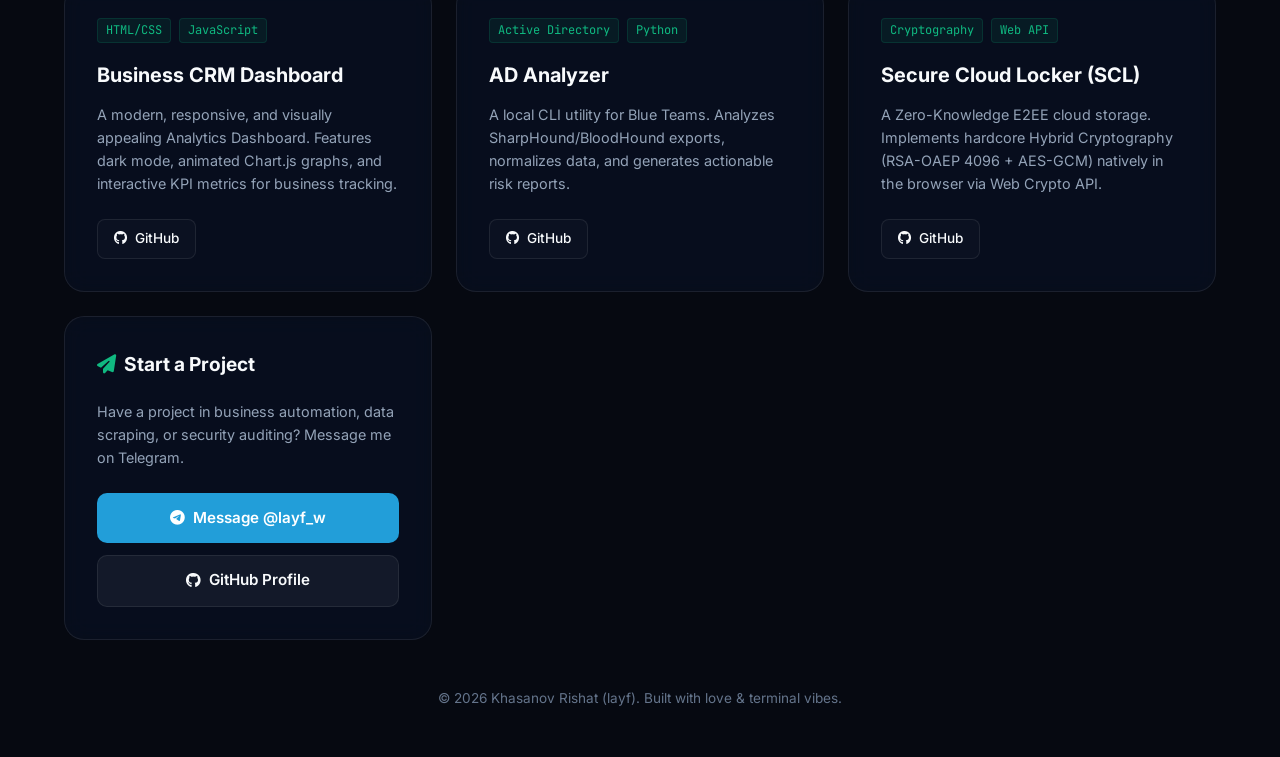
==== commit b4de70b9: "feat: Add Summer Camp Rating project" ====
--- a/index.html
+++ b/index.html
@@ -148,7 +148,22 @@
                 <span class="divider-line"></span>
             </div>
 
-            <!-- PROJECT 1 -->
+            <!-- PROJECT 1: SUMMER CAMP RATING -->
+            <article class="bento-item project-card animate-fade-in" style="animation-delay: 0.45s;">
+                <div class="project-tags">
+                    <span class="tag">Vue 3</span>
+                    <span class="tag">SVG Animation</span>
+                    <span class="tag">Hackathon</span>
+                </div>
+                <h3 class="project-name">Summer Camp Rating System</h3>
+                <p class="project-desc">An interactive dashboard built for an educational summer camp. Features dynamic SVG path-tracing animations, real-time score count-ups, leaderboard synchronization, and dark mode.</p>
+                <div class="project-links">
+                    <a href="https://layf-dev.github.io/summer-camp-rating/" target="_blank" rel="noopener" class="proj-link"><i class="fa-solid fa-link"></i> Live Demo</a>
+                    <a href="https://github.com/layf-dev/summer-camp-rating" target="_blank" rel="noopener" class="proj-link"><i class="fa-brands fa-github"></i> GitHub</a>
+                </div>
+            </article>
+
+            <!-- PROJECT 2 -->
             <article class="bento-item project-card animate-fade-in" style="animation-delay: 0.45s;">
                 <div class="project-tags">
                     <span class="tag">Security</span>
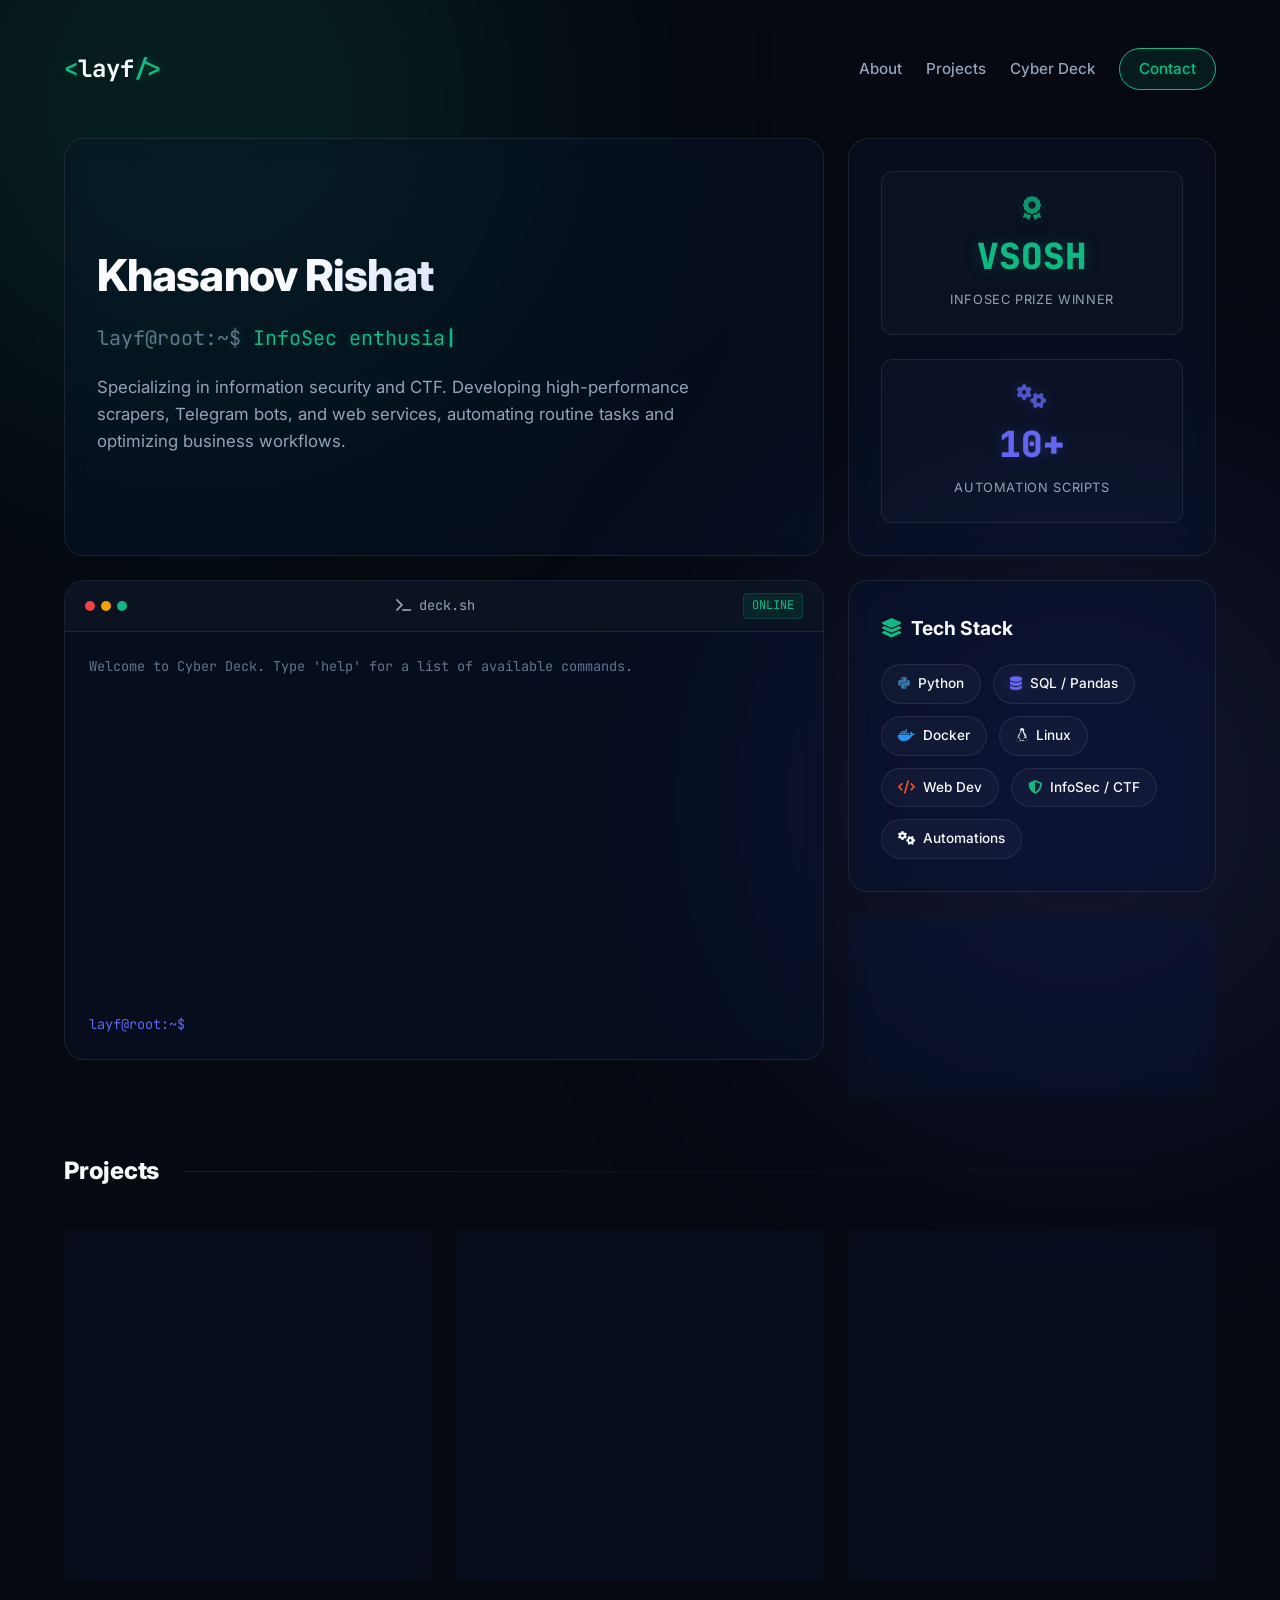
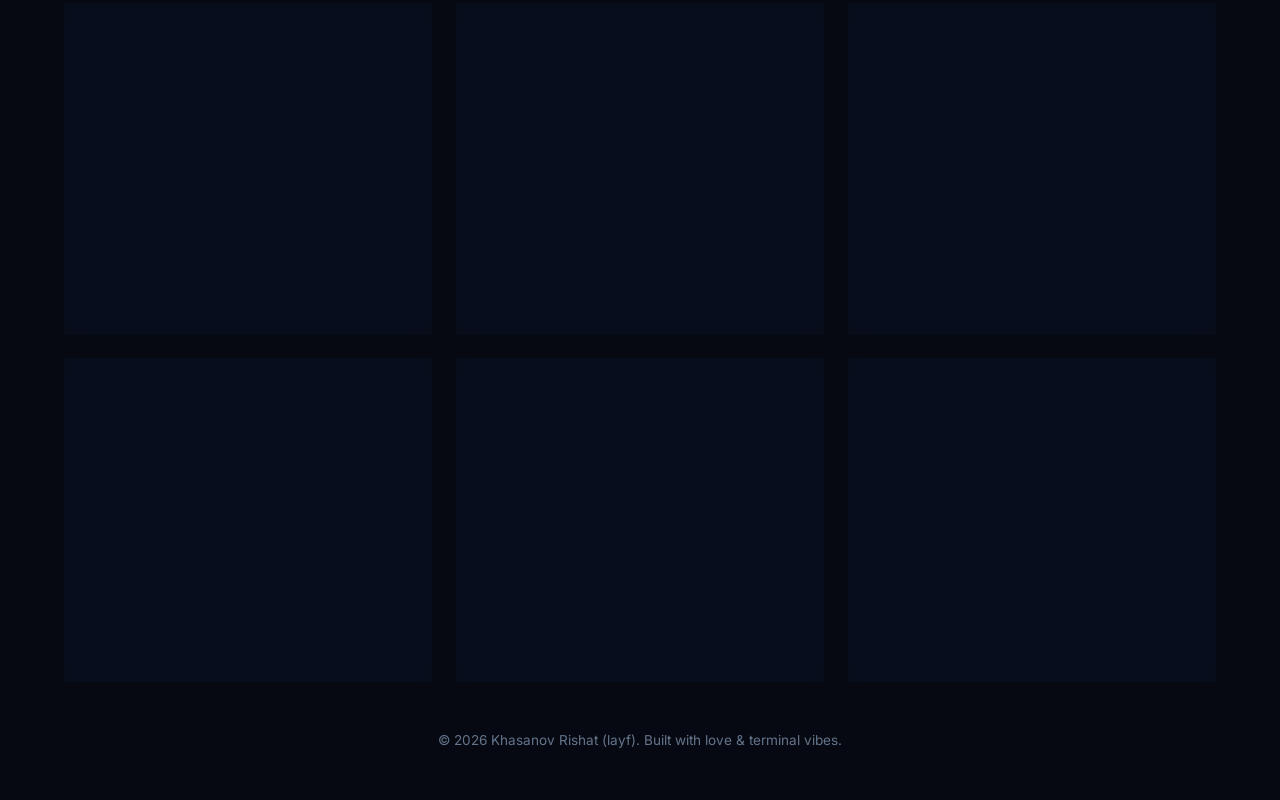
==== commit 18173cf5: "Add new premium cases (Sera and FlowState)" ====
--- a/index.html
+++ b/index.html
@@ -148,7 +148,37 @@
                 <span class="divider-line"></span>
             </div>
 
-            <!-- PROJECT 1: SUMMER CAMP RATING -->
+            <!-- PROJECT 1: SERA RESTAURANT -->
+            <article class="bento-item project-card animate-fade-in" style="animation-delay: 0.45s;">
+                <div class="project-tags">
+                    <span class="tag">Hospitality</span>
+                    <span class="tag">Cinematic UI</span>
+                    <span class="tag">Premium Design</span>
+                </div>
+                <h3 class="project-name">SERA Kitchen & Bar</h3>
+                <p class="project-desc">A moody, minimalist landing page for an elevated New American restaurant. Features deep aesthetics, parallax imagery, smooth intersection reveals, and an integrated reservation widget.</p>
+                <div class="project-links">
+                    <a href="./lumora-restaurant/index.html" target="_blank" rel="noopener" class="proj-link"><i class="fa-solid fa-link"></i> Live Demo</a>
+                    <a href="https://github.com/layf-dev/lumora-restaurant" target="_blank" rel="noopener" class="proj-link"><i class="fa-brands fa-github"></i> GitHub</a>
+                </div>
+            </article>
+
+            <!-- PROJECT 2: FLOWSTATE AI -->
+            <article class="bento-item project-card animate-fade-in" style="animation-delay: 0.48s;">
+                <div class="project-tags">
+                    <span class="tag">SaaS Design</span>
+                    <span class="tag">Interactive UI</span>
+                    <span class="tag">Vanilla JS</span>
+                </div>
+                <h3 class="project-name">FlowState AI Coordinator</h3>
+                <p class="project-desc">A clean, high-performance SaaS landing page for an AI workflow tool. Includes a fully interactive task board widget for real-time task creation, filtering, and state management.</p>
+                <div class="project-links">
+                    <a href="./flowstate-saas/index.html" target="_blank" rel="noopener" class="proj-link"><i class="fa-solid fa-link"></i> Live Demo</a>
+                    <a href="https://github.com/layf-dev/flowstate-saas" target="_blank" rel="noopener" class="proj-link"><i class="fa-brands fa-github"></i> GitHub</a>
+                </div>
+            </article>
+
+            <!-- PROJECT 3: SUMMER CAMP RATING -->
             <article class="bento-item project-card animate-fade-in" style="animation-delay: 0.45s;">
                 <div class="project-tags">
                     <span class="tag">Vue 3</span>
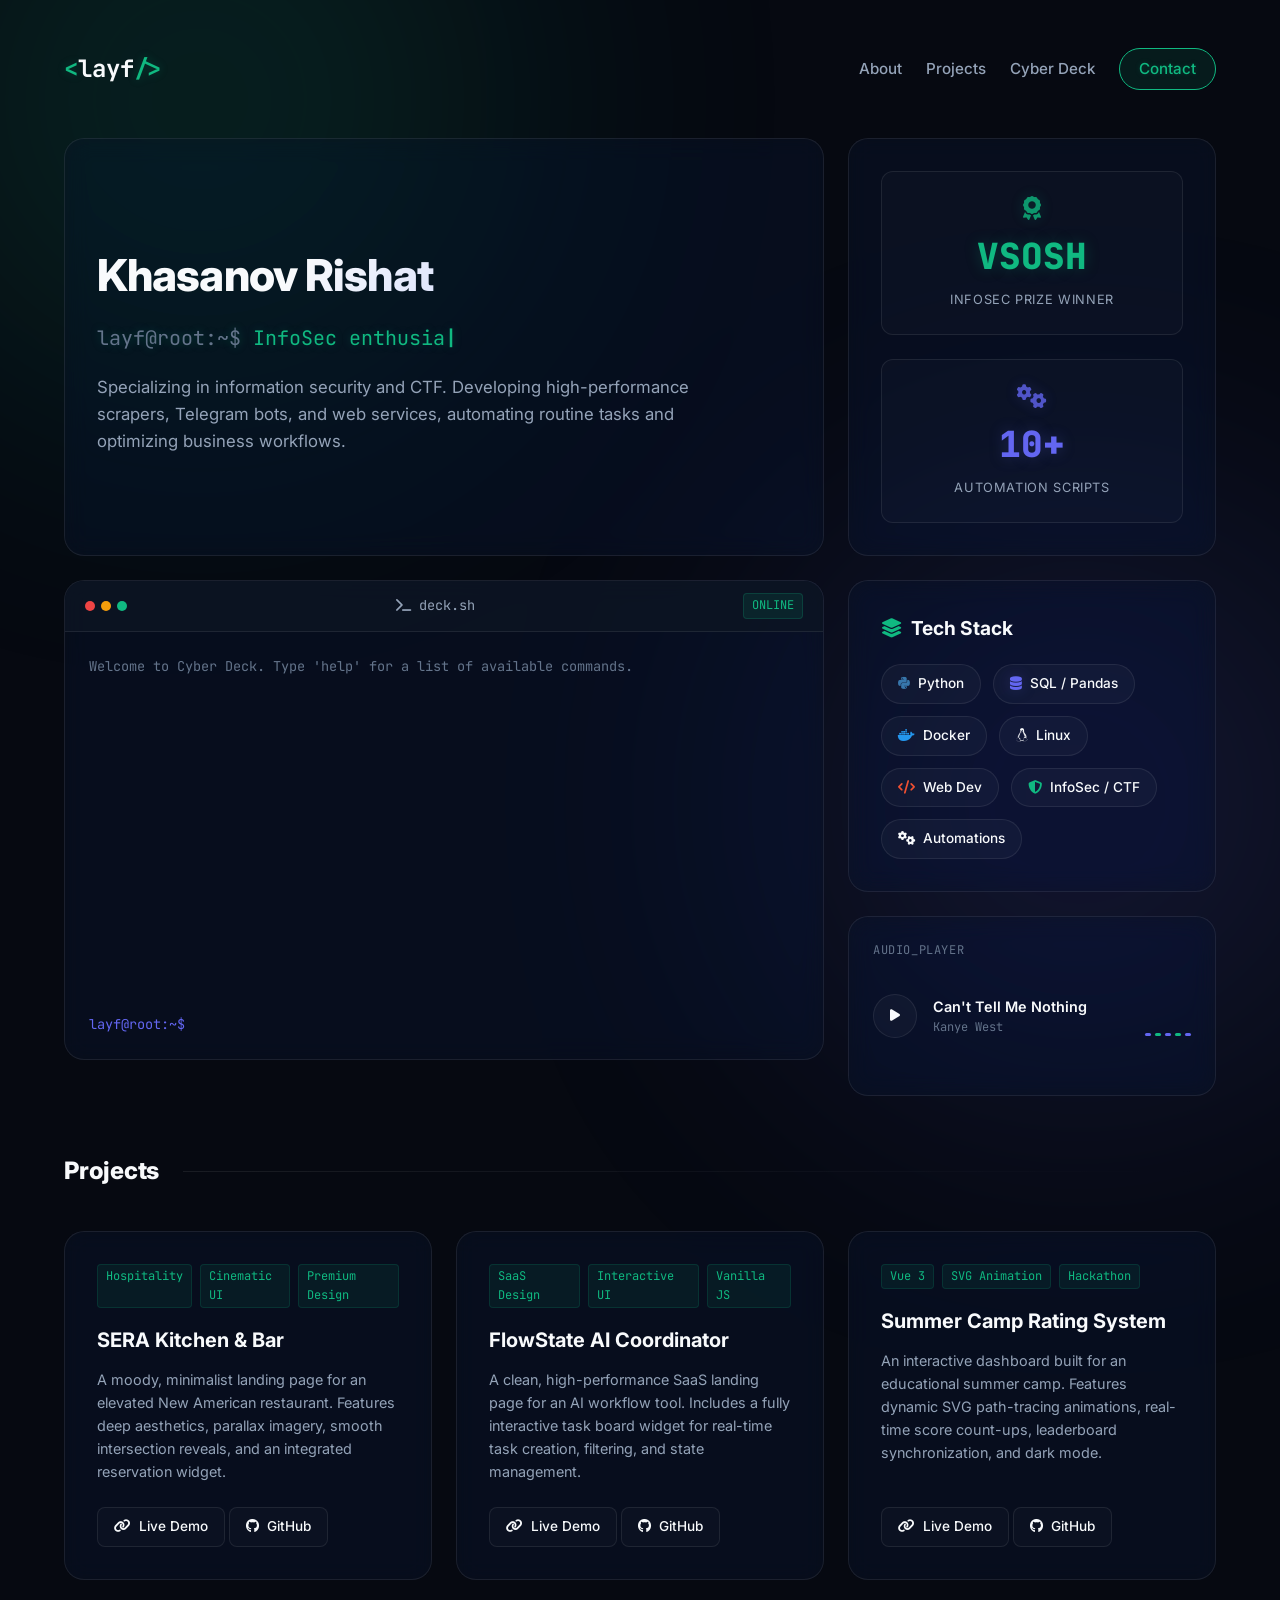
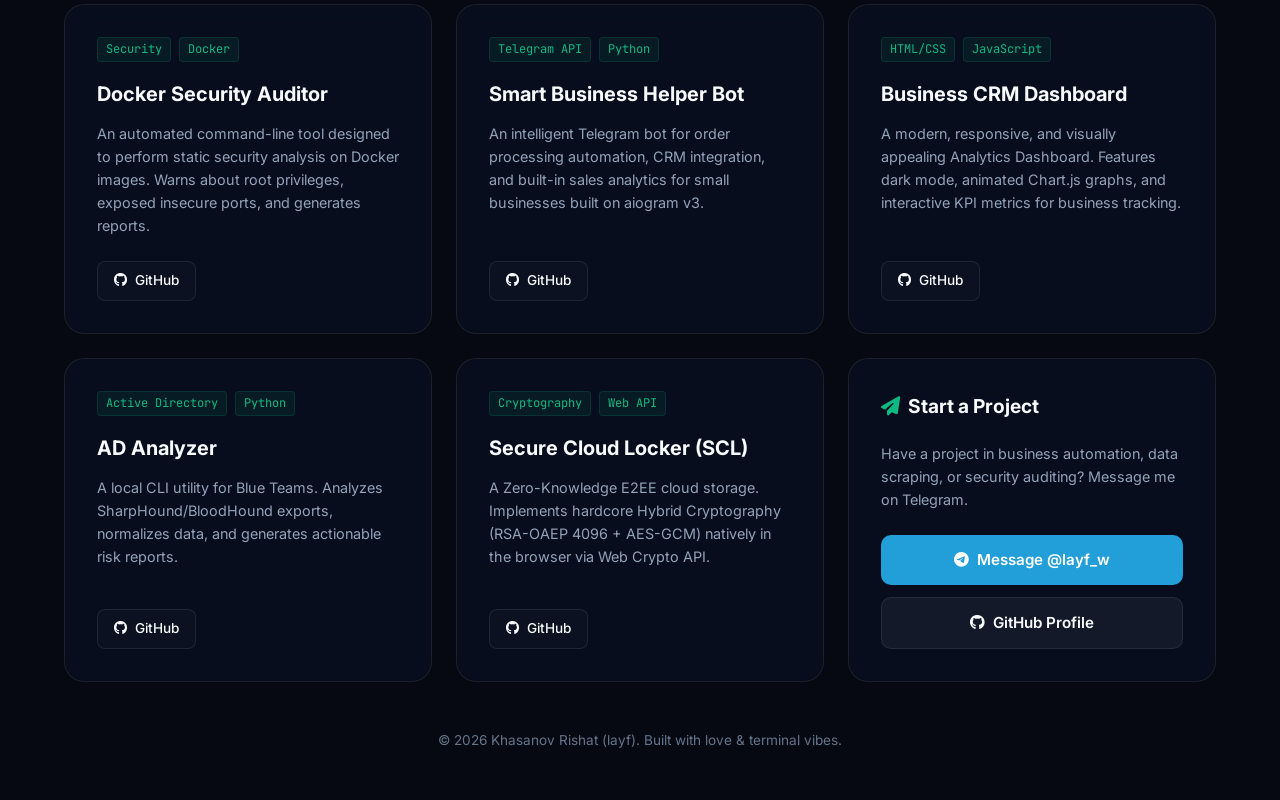
==== commit e0ad40ec: "Add Innopolis Summer Camp rating project" ====
--- a/index.html
+++ b/index.html
@@ -188,8 +188,8 @@
                 <h3 class="project-name">Summer Camp Rating System</h3>
                 <p class="project-desc">An interactive dashboard built for an educational summer camp. Features dynamic SVG path-tracing animations, real-time score count-ups, leaderboard synchronization, and dark mode.</p>
                 <div class="project-links">
-                    <a href="https://layf-dev.github.io/summer-camp-rating/" target="_blank" rel="noopener" class="proj-link"><i class="fa-solid fa-link"></i> Live Demo</a>
-                    <a href="https://github.com/layf-dev/summer-camp-rating" target="_blank" rel="noopener" class="proj-link"><i class="fa-brands fa-github"></i> GitHub</a>
+                    <a href="./innopolis-rating-demo/index.html" target="_blank" rel="noopener" class="proj-link"><i class="fa-solid fa-link"></i> Live Demo</a>
+                    <a href="https://github.com/layf-dev/layf-dev.github.io" target="_blank" rel="noopener" class="proj-link"><i class="fa-brands fa-github"></i> GitHub</a>
                 </div>
             </article>
 
